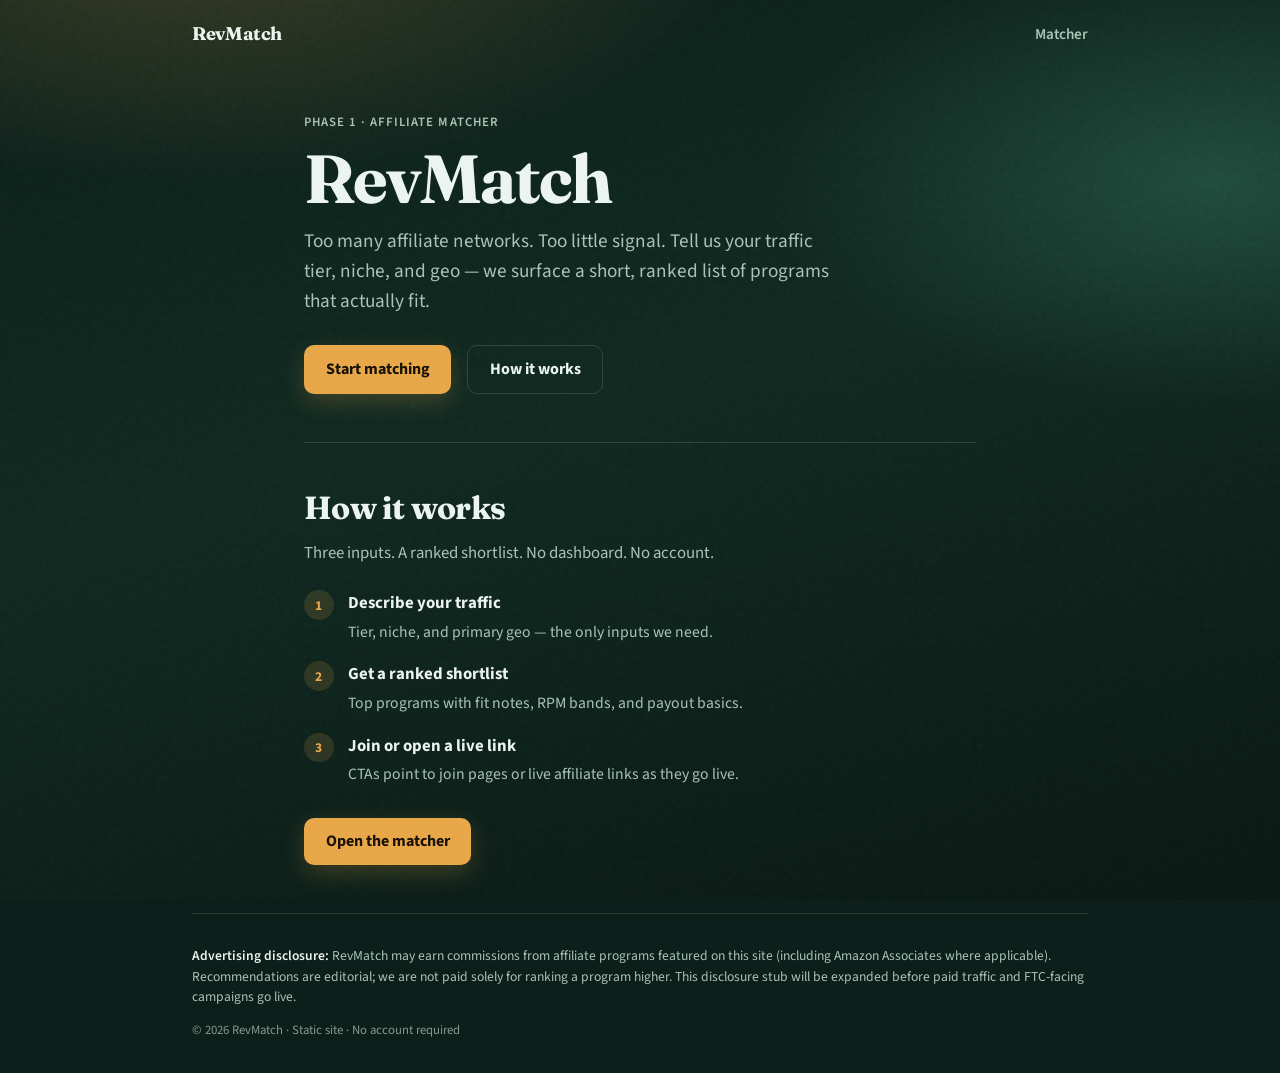
==== index.html @ b08f38d7 "Initial RevMatch scaffold: landing, wizard stub, Pages-ready static site." ====
<!DOCTYPE html>
<html lang="en">
<head>
  <meta charset="UTF-8" />
  <meta name="viewport" content="width=device-width, initial-scale=1, viewport-fit=cover" />
  <meta name="theme-color" content="#0c1f1a" />
  <meta name="description" content="RevMatch — match your traffic to the affiliate programs that fit. Fast, honest recommendations for publishers." />
  <title>RevMatch</title>
  <link rel="preconnect" href="https://fonts.googleapis.com" />
  <link rel="preconnect" href="https://fonts.gstatic.com" crossorigin />
  <link href="https://fonts.googleapis.com/css2?family=Fraunces:opsz,wght@9..144,600;9..144,700&family=Source+Sans+3:wght@400;500;600;700&display=swap" rel="stylesheet" />
  <link rel="stylesheet" href="styles.css" />
</head>
<body>
  <div class="page">
    <div class="bg" aria-hidden="true"></div>

    <header class="top">
      <a class="logo" href="index.html" aria-label="RevMatch home">RevMatch</a>
      <nav class="nav" aria-label="Primary">
        <a href="app.html">Matcher</a>
      </nav>
    </header>

    <main class="hero">
      <p class="eyebrow">Phase 1 · Affiliate matcher</p>
      <h1 class="brand">RevMatch</h1>
      <p class="lede">
        Too many affiliate networks. Too little signal. Tell us your traffic tier,
        niche, and geo — we surface a short, ranked list of programs that actually fit.
      </p>
      <div class="cta-row">
        <a class="cta" href="app.html#wizard">Start matching</a>
        <a class="cta cta--ghost" href="#how">How it works</a>
      </div>
    </main>

    <section class="how" id="how">
      <h2>How it works</h2>
      <p class="how-lede">Three inputs. A ranked shortlist. No dashboard. No account.</p>
      <ol class="steps">
        <li>
          <span class="step-num">1</span>
          <div>
            <strong>Describe your traffic</strong>
            <p>Tier, niche, and primary geo — the only inputs we need.</p>
          </div>
        </li>
        <li>
          <span class="step-num">2</span>
          <div>
            <strong>Get a ranked shortlist</strong>
            <p>Top programs with fit notes, RPM bands, and payout basics.</p>
          </div>
        </li>
        <li>
          <span class="step-num">3</span>
          <div>
            <strong>Join or open a live link</strong>
            <p>CTAs point to join pages or live affiliate links as they go live.</p>
          </div>
        </li>
      </ol>
      <a class="cta cta--inline" href="app.html#wizard">Open the matcher</a>
    </section>

    <footer class="site-footer">
      <p class="disclosure">
        <strong>Advertising disclosure:</strong>
        RevMatch may earn commissions from affiliate programs featured on this site
        (including Amazon Associates where applicable). Recommendations are editorial;
        we are not paid solely for ranking a program higher. This disclosure stub will
        be expanded before paid traffic and FTC-facing campaigns go live.
      </p>
      <p class="fineprint">© <span id="year"></span> RevMatch · Static site · No account required</p>
    </footer>
  </div>
  <script>
    document.getElementById("year").textContent = String(new Date().getFullYear());
  </script>
</body>
</html>
---- styles.css ----
:root {
  --bg-deep: #0c1f1a;
  --bg-mid: #143029;
  --ink: #ecf4ef;
  --ink-muted: #a8c4b6;
  --accent: #e8a84a;
  --accent-ink: #1a1205;
  --line: rgba(236, 244, 239, 0.14);
  --font-display: "Fraunces", Georgia, serif;
  --font-body: "Source Sans 3", "Segoe UI", sans-serif;
  --radius: 10px;
  --max: 42rem;
}

*,
*::before,
*::after {
  box-sizing: border-box;
}

html {
  scroll-behavior: smooth;
}

body {
  margin: 0;
  min-height: 100dvh;
  font-family: var(--font-body);
  font-size: 1.05rem;
  line-height: 1.55;
  color: var(--ink);
  background: var(--bg-deep);
  -webkit-font-smoothing: antialiased;
}

a {
  color: var(--accent);
  text-decoration-thickness: 1px;
  text-underline-offset: 0.18em;
}

a:hover {
  color: #f3c56e;
}

.page {
  position: relative;
  isolation: isolate;
  min-height: 100dvh;
  display: flex;
  flex-direction: column;
  padding: 1.25rem clamp(1rem, 4vw, 2rem) 2rem;
}

.bg {
  position: fixed;
  inset: 0;
  z-index: -1;
  background:
    radial-gradient(ellipse 80% 55% at 15% -10%, rgba(232, 168, 74, 0.22), transparent 55%),
    radial-gradient(ellipse 70% 50% at 95% 20%, rgba(62, 140, 110, 0.35), transparent 50%),
    linear-gradient(165deg, #0c1f1a 0%, #102820 45%, #0a1814 100%);
}

.bg::after {
  content: "";
  position: absolute;
  inset: 0;
  opacity: 0.35;
  background-image: url("data:image/svg+xml,%3Csvg viewBox='0 0 200 200' xmlns='http://www.w3.org/2000/svg'%3E%3Cfilter id='n'%3E%3CfeTurbulence type='fractalNoise' baseFrequency='0.85' numOctaves='2' stitchTiles='stitch'/%3E%3C/filter%3E%3Crect width='100%25' height='100%25' filter='url(%23n)' opacity='0.45'/%3E%3C/svg%3E");
  pointer-events: none;
  mix-blend-mode: soft-light;
}

.top {
  display: flex;
  align-items: center;
  justify-content: space-between;
  gap: 1rem;
  max-width: 56rem;
  width: 100%;
  margin: 0 auto 2rem;
}

.logo {
  font-family: var(--font-display);
  font-weight: 700;
  font-size: 1.15rem;
  letter-spacing: -0.02em;
  color: var(--ink);
  text-decoration: none;
}

.logo:hover {
  color: var(--accent);
}

.nav a {
  font-weight: 600;
  font-size: 0.95rem;
  color: var(--ink-muted);
  text-decoration: none;
}

.nav a:hover {
  color: var(--ink);
}

.hero,
.how,
.wizard {
  max-width: var(--max);
  width: 100%;
  margin: 0 auto;
}

.hero {
  flex: 1;
  display: flex;
  flex-direction: column;
  justify-content: center;
  padding: 2rem 0 3rem;
  animation: rise 0.7s ease-out both;
}

.eyebrow {
  margin: 0 0 0.75rem;
  font-size: 0.8rem;
  font-weight: 600;
  letter-spacing: 0.08em;
  text-transform: uppercase;
  color: var(--ink-muted);
}

.brand {
  margin: 0 0 0.85rem;
  font-family: var(--font-display);
  font-size: clamp(2.75rem, 10vw, 4.25rem);
  font-weight: 700;
  line-height: 1.02;
  letter-spacing: -0.03em;
  animation: rise 0.75s 0.08s ease-out both;
}

.lede {
  margin: 0 0 1.75rem;
  max-width: 34rem;
  font-size: clamp(1.05rem, 2.6vw, 1.2rem);
  color: var(--ink-muted);
  animation: rise 0.75s 0.16s ease-out both;
}

.lede--narrow {
  max-width: 32rem;
}

.cta-row {
  display: flex;
  flex-wrap: wrap;
  gap: 0.75rem 1rem;
  animation: rise 0.75s 0.24s ease-out both;
}

.cta {
  display: inline-flex;
  align-items: center;
  justify-content: center;
  min-height: 2.85rem;
  padding: 0.7rem 1.35rem;
  border: 0;
  border-radius: var(--radius);
  background: var(--accent);
  color: var(--accent-ink);
  font-family: inherit;
  font-size: 1rem;
  font-weight: 700;
  text-decoration: none;
  cursor: pointer;
  transition: transform 0.15s ease, background 0.15s ease, box-shadow 0.15s ease;
  box-shadow: 0 8px 24px rgba(232, 168, 74, 0.22);
}

.cta:hover {
  background: #f3c56e;
  color: var(--accent-ink);
  transform: translateY(-1px);
}

.cta:active {
  transform: translateY(0);
}

.cta:disabled {
  opacity: 0.45;
  cursor: not-allowed;
  transform: none;
  box-shadow: none;
}

.cta--ghost {
  background: transparent;
  color: var(--ink);
  box-shadow: none;
  border: 1px solid var(--line);
}

.cta--ghost:hover {
  background: rgba(236, 244, 239, 0.06);
  color: var(--ink);
}

.cta--inline {
  margin-top: 0.5rem;
}

.how {
  padding: 2.5rem 0 3rem;
  border-top: 1px solid var(--line);
}

.how h2,
.wizard h1 {
  margin: 0 0 0.5rem;
  font-family: var(--font-display);
  font-size: clamp(1.6rem, 4vw, 2rem);
  letter-spacing: -0.02em;
}

.how-lede {
  margin: 0 0 1.5rem;
  color: var(--ink-muted);
}

.steps {
  list-style: none;
  margin: 0 0 1.5rem;
  padding: 0;
  display: grid;
  gap: 1.1rem;
}

.steps li {
  display: grid;
  grid-template-columns: auto 1fr;
  gap: 0.9rem;
  align-items: start;
}

.step-num {
  display: inline-flex;
  align-items: center;
  justify-content: center;
  width: 1.85rem;
  height: 1.85rem;
  border-radius: 999px;
  background: rgba(232, 168, 74, 0.15);
  color: var(--accent);
  font-size: 0.85rem;
  font-weight: 700;
}

.steps strong {
  display: block;
  margin-bottom: 0.2rem;
}

.steps p {
  margin: 0;
  color: var(--ink-muted);
  font-size: 0.98rem;
}

.wizard {
  flex: 1;
  padding: 1.5rem 0 2.5rem;
  animation: rise 0.65s ease-out both;
}

.wizard-form {
  display: grid;
  gap: 1rem;
  margin: 1.5rem 0 1rem;
  max-width: 22rem;
}

.wizard-form label {
  display: grid;
  gap: 0.35rem;
}

.wizard-form label span {
  font-size: 0.85rem;
  font-weight: 600;
  color: var(--ink-muted);
}

.wizard-form select {
  width: 100%;
  min-height: 2.75rem;
  padding: 0.55rem 0.75rem;
  border: 1px solid var(--line);
  border-radius: var(--radius);
  background: rgba(12, 31, 26, 0.65);
  color: var(--ink);
  font: inherit;
}

.wizard-form select:disabled {
  opacity: 0.55;
}

.wizard-note {
  margin: 0;
  max-width: 32rem;
  font-size: 0.95rem;
  color: var(--ink-muted);
}

.site-footer {
  max-width: 56rem;
  width: 100%;
  margin: auto auto 0;
  padding-top: 2rem;
  border-top: 1px solid var(--line);
}

.disclosure {
  margin: 0 0 0.85rem;
  font-size: 0.85rem;
  line-height: 1.5;
  color: var(--ink-muted);
}

.disclosure strong {
  color: var(--ink);
  font-weight: 600;
}

.fineprint {
  margin: 0;
  font-size: 0.8rem;
  color: rgba(168, 196, 182, 0.75);
}

@keyframes rise {
  from {
    opacity: 0;
    transform: translateY(12px);
  }
  to {
    opacity: 1;
    transform: translateY(0);
  }
}

@media (max-width: 420px) {
  .cta-row {
    flex-direction: column;
    align-items: stretch;
  }

  .cta {
    width: 100%;
  }
}

@media (prefers-reduced-motion: reduce) {
  html {
    scroll-behavior: auto;
  }

  .hero,
  .brand,
  .lede,
  .cta-row,
  .wizard {
    animation: none;
  }

  .cta {
    transition: none;
  }
}
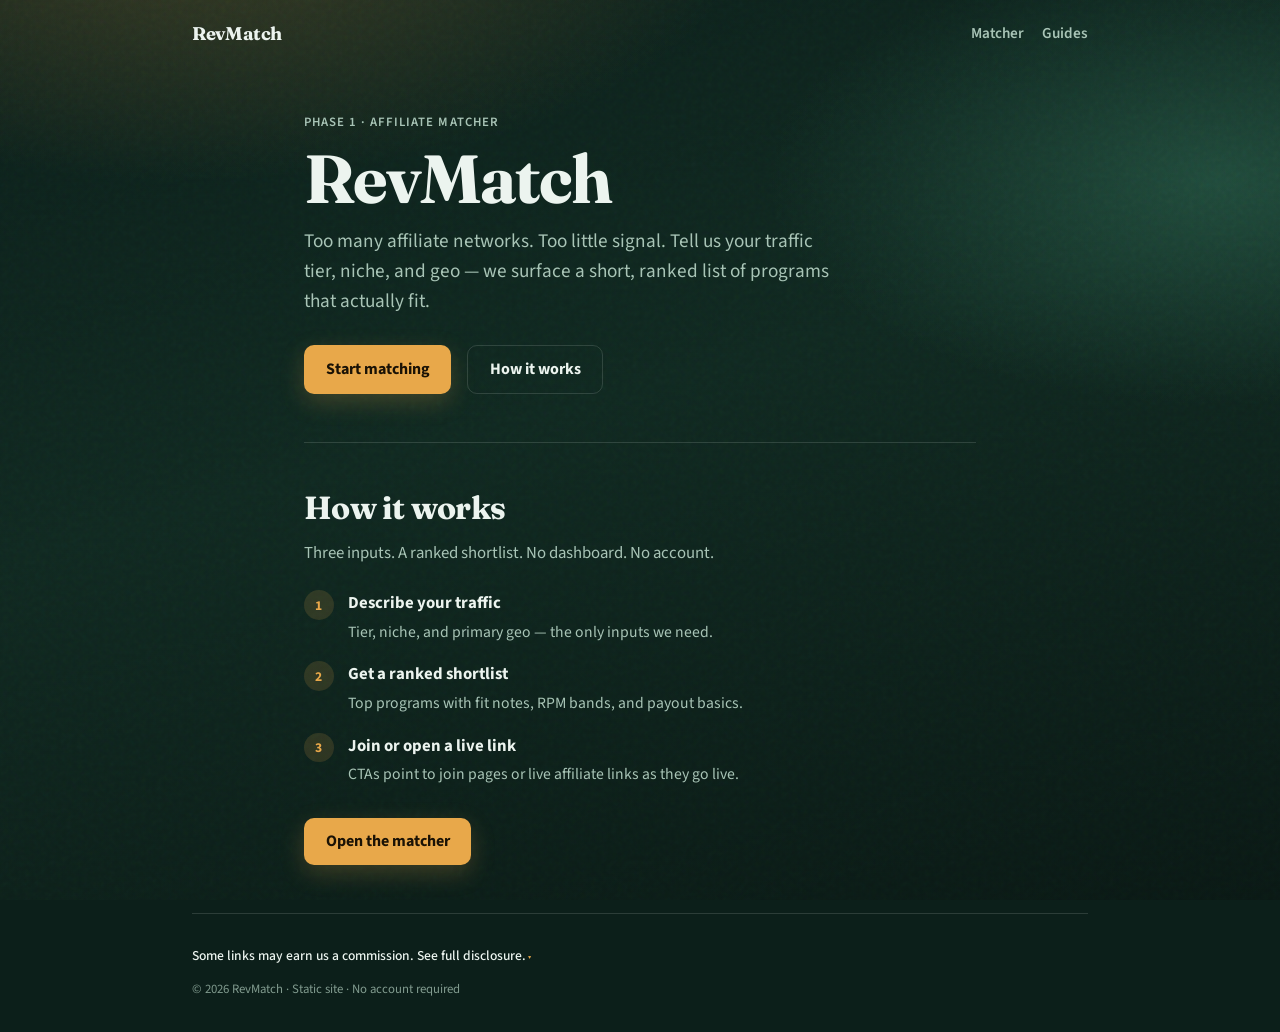
==== commit dabfcaf4: "Ship Phase 1 matcher: wizard, results, guides, and analytics. Interactive traffic × niche × geo flow" ====
--- a/index.html
+++ b/index.html
@@ -19,6 +19,7 @@
       <a class="logo" href="index.html" aria-label="RevMatch home">RevMatch</a>
       <nav class="nav" aria-label="Primary">
         <a href="app.html">Matcher</a>
+        <a href="guides/index.html">Guides</a>
       </nav>
     </header>
 
@@ -30,7 +31,7 @@
         niche, and geo — we surface a short, ranked list of programs that actually fit.
       </p>
       <div class="cta-row">
-        <a class="cta" href="app.html#wizard">Start matching</a>
+        <a class="cta" href="app.html#wizard" id="landing-cta">Start matching</a>
         <a class="cta cta--ghost" href="#how">How it works</a>
       </div>
     </main>
@@ -65,18 +66,21 @@
     </section>
 
     <footer class="site-footer">
-      <p class="disclosure">
-        <strong>Advertising disclosure:</strong>
-        RevMatch may earn commissions from affiliate programs featured on this site
-        (including Amazon Associates where applicable). Recommendations are editorial;
-        we are not paid solely for ranking a program higher. This disclosure stub will
-        be expanded before paid traffic and FTC-facing campaigns go live.
-      </p>
+      <details class="disclosure-expand">
+        <summary>Some links may earn us a commission. See full disclosure.</summary>
+        <p>
+          RevMatch may earn commissions when you join or purchase through links we recommend.
+          Recommendations are based on fit for your traffic profile, not payment from networks for placement.
+          Always review each network’s terms before applying.
+        </p>
+      </details>
       <p class="fineprint">© <span id="year"></span> RevMatch · Static site · No account required</p>
     </footer>
   </div>
+  <script src="analytics.js"></script>
   <script>
     document.getElementById("year").textContent = String(new Date().getFullYear());
+    RevMatchAnalytics.pageView({ page: "landing" });
   </script>
 </body>
 </html>
--- a/styles.css
+++ b/styles.css
@@ -93,6 +93,13 @@
 
 .logo:hover {
   color: var(--accent);
+}
+
+.nav {
+  display: flex;
+  flex-wrap: wrap;
+  gap: 0.85rem 1.15rem;
+  align-items: center;
 }
 
 .nav a {
@@ -316,6 +323,142 @@
   color: var(--ink-muted);
 }
 
+.wizard-note.is-error {
+  color: #f0a8a0;
+}
+
+.results {
+  margin-top: 2.25rem;
+  padding-top: 1.75rem;
+  border-top: 1px solid var(--line);
+  animation: rise 0.5s ease-out both;
+}
+
+.results-head {
+  margin-bottom: 1.25rem;
+}
+
+.results h2 {
+  margin: 0 0 0.35rem;
+  font-family: var(--font-display);
+  font-size: clamp(1.35rem, 3.5vw, 1.7rem);
+  letter-spacing: -0.02em;
+}
+
+.results-summary {
+  margin: 0;
+  color: var(--ink-muted);
+  font-size: 0.95rem;
+}
+
+.results-list {
+  display: grid;
+  gap: 1rem;
+}
+
+.result-card {
+  padding: 1.15rem 1.2rem 1.25rem;
+  border: 1px solid var(--line);
+  border-radius: var(--radius);
+  background: rgba(12, 31, 26, 0.45);
+  animation: rise 0.45s ease-out both;
+  animation-delay: calc(var(--i, 0) * 0.05s);
+}
+
+.card-head {
+  display: flex;
+  align-items: baseline;
+  justify-content: space-between;
+  gap: 0.75rem;
+  margin-bottom: 0.75rem;
+}
+
+.card-name {
+  margin: 0;
+  font-family: var(--font-display);
+  font-size: 1.25rem;
+  letter-spacing: -0.02em;
+}
+
+.card-rank {
+  flex-shrink: 0;
+  font-size: 0.8rem;
+  font-weight: 700;
+  letter-spacing: 0.04em;
+  color: var(--accent);
+}
+
+.card-meta {
+  list-style: none;
+  margin: 0 0 0.85rem;
+  padding: 0;
+  display: grid;
+  grid-template-columns: 1fr 1fr;
+  gap: 0.4rem 0.75rem;
+  font-size: 0.9rem;
+}
+
+.card-meta span {
+  display: block;
+  font-size: 0.72rem;
+  font-weight: 600;
+  letter-spacing: 0.04em;
+  text-transform: uppercase;
+  color: var(--ink-muted);
+}
+
+.card-rpm {
+  margin: 0 0 0.35rem;
+  font-size: 0.98rem;
+}
+
+.card-note,
+.card-payout {
+  margin: 0 0 0.65rem;
+  font-size: 0.9rem;
+  color: var(--ink-muted);
+}
+
+.card-actions {
+  display: flex;
+  flex-wrap: wrap;
+  align-items: center;
+  gap: 0.75rem 1.1rem;
+  margin-top: 0.85rem;
+}
+
+.cta--card {
+  min-height: 2.5rem;
+  padding: 0.55rem 1.1rem;
+  font-size: 0.95rem;
+  box-shadow: 0 6px 18px rgba(232, 168, 74, 0.18);
+}
+
+.cta--disabled {
+  opacity: 0.45;
+  cursor: not-allowed;
+  box-shadow: none;
+}
+
+.guide-link {
+  font-weight: 600;
+  font-size: 0.92rem;
+  color: var(--ink-muted);
+  text-decoration: none;
+  border-bottom: 1px solid var(--line);
+}
+
+.guide-link:hover {
+  color: var(--accent);
+  border-bottom-color: var(--accent);
+}
+
+.results-footnote {
+  margin: 1.25rem 0 0;
+  font-size: 0.85rem;
+  color: var(--ink-muted);
+}
+
 .site-footer {
   max-width: 56rem;
   width: 100%;
@@ -324,6 +467,38 @@
   border-top: 1px solid var(--line);
 }
 
+.disclosure-expand {
+  margin: 0 0 0.85rem;
+  font-size: 0.85rem;
+  line-height: 1.5;
+  color: var(--ink-muted);
+}
+
+.disclosure-expand summary {
+  cursor: pointer;
+  color: var(--ink);
+  font-weight: 500;
+  list-style: none;
+}
+
+.disclosure-expand summary::-webkit-details-marker {
+  display: none;
+}
+
+.disclosure-expand summary::after {
+  content: " ▾";
+  color: var(--accent);
+  font-size: 0.75em;
+}
+
+.disclosure-expand[open] summary::after {
+  content: " ▴";
+}
+
+.disclosure-expand p {
+  margin: 0.65rem 0 0;
+}
+
 .disclosure {
   margin: 0 0 0.85rem;
   font-size: 0.85rem;
@@ -334,6 +509,77 @@
 .disclosure strong {
   color: var(--ink);
   font-weight: 600;
+}
+
+/* Guides */
+.guide {
+  max-width: var(--max);
+  width: 100%;
+  margin: 0 auto;
+  flex: 1;
+  padding: 1.5rem 0 2.5rem;
+  animation: rise 0.65s ease-out both;
+}
+
+.guide h1 {
+  margin: 0 0 0.5rem;
+  font-family: var(--font-display);
+  font-size: clamp(1.6rem, 4vw, 2rem);
+  letter-spacing: -0.02em;
+}
+
+.guide h2 {
+  margin: 1.75rem 0 0.5rem;
+  font-family: var(--font-display);
+  font-size: 1.2rem;
+}
+
+.guide ol,
+.guide ul {
+  margin: 0 0 1rem;
+  padding-left: 1.25rem;
+  color: var(--ink-muted);
+}
+
+.guide li {
+  margin-bottom: 0.4rem;
+}
+
+.guide-meta {
+  margin: 0 0 1.25rem;
+  color: var(--ink-muted);
+  font-size: 0.95rem;
+}
+
+.guide-list {
+  list-style: none;
+  margin: 1.25rem 0 0;
+  padding: 0;
+  display: grid;
+  gap: 0.65rem;
+}
+
+.guide-list a {
+  display: block;
+  padding: 0.85rem 1rem;
+  border: 1px solid var(--line);
+  border-radius: var(--radius);
+  color: var(--ink);
+  text-decoration: none;
+  font-weight: 600;
+}
+
+.guide-list a:hover {
+  border-color: rgba(232, 168, 74, 0.45);
+  color: var(--accent);
+}
+
+.guide-list span {
+  display: block;
+  margin-top: 0.2rem;
+  font-size: 0.85rem;
+  font-weight: 400;
+  color: var(--ink-muted);
 }
 
 .fineprint {
@@ -373,7 +619,10 @@
   .brand,
   .lede,
   .cta-row,
-  .wizard {
+  .wizard,
+  .results,
+  .result-card,
+  .guide {
     animation: none;
   }
 
